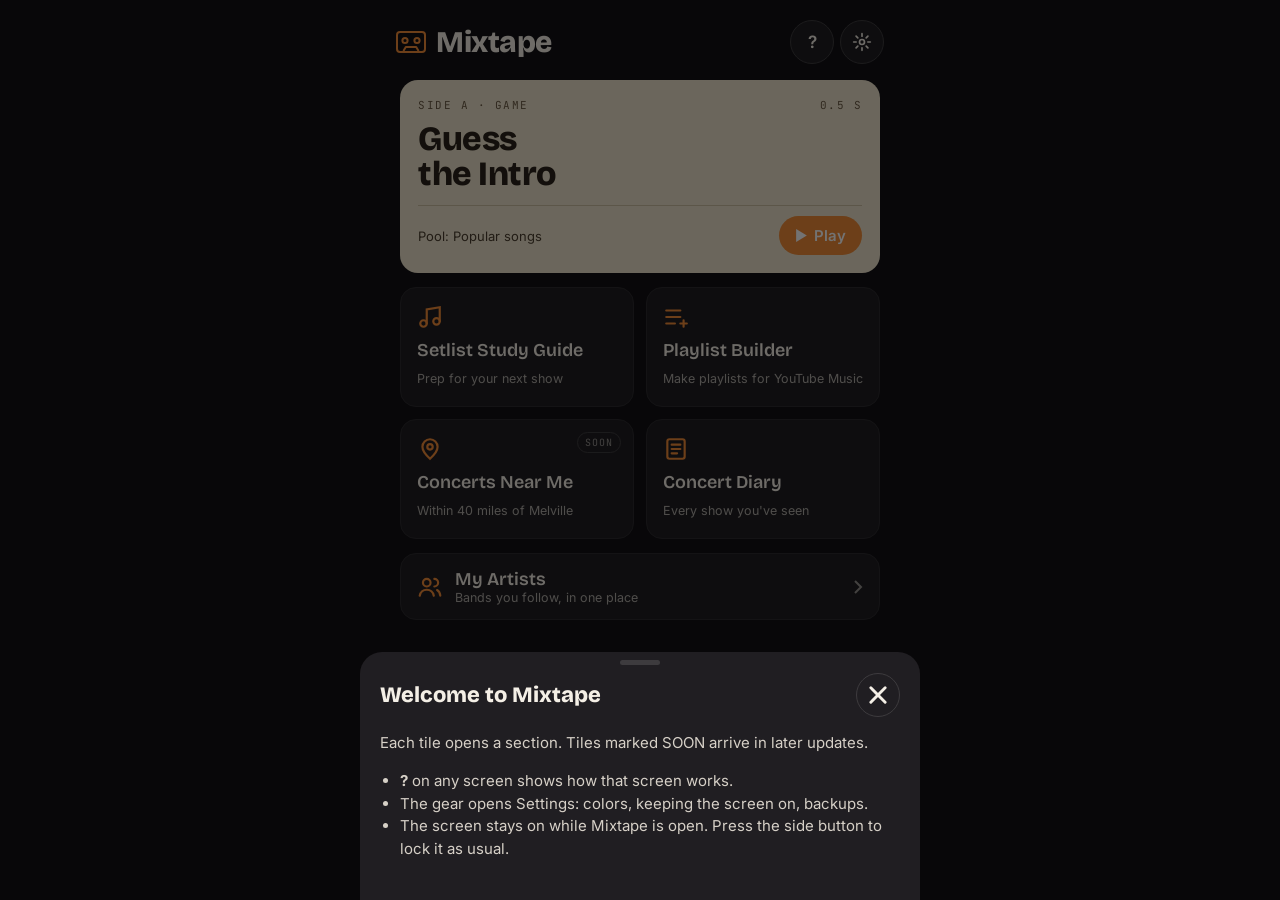
==== index.html @ 99b54c53 "Mixtape 3.5: Setlist Study Guide - study.js (new): setlist.fm client through the relay (2 a second, " ====
<!doctype html>
<html lang="en">
<head>
<meta charset="utf-8">
<meta name="viewport" content="width=device-width, initial-scale=1, viewport-fit=cover">
<title>Mixtape</title>
<meta name="mixtape-version" content="3.5">
<meta name="theme-color" content="#121014">
<meta name="apple-mobile-web-app-capable" content="yes">
<meta name="mobile-web-app-capable" content="yes">
<meta name="apple-mobile-web-app-status-bar-style" content="black-translucent">
<meta name="apple-mobile-web-app-title" content="Mixtape">
<link rel="manifest" href="manifest.json">
<link rel="apple-touch-icon" href="apple-touch-icon.png">
<link rel="icon" type="image/png" href="icon-192.png">
<link rel="preconnect" href="https://fonts.googleapis.com">
<link rel="preconnect" href="https://fonts.gstatic.com" crossorigin>
<link rel="stylesheet" href="https://fonts.googleapis.com/css2?family=Bricolage+Grotesque:opsz,wght@12..96,600;12..96,800&family=Inter:wght@400;500;600&family=JetBrains+Mono:wght@500&display=swap">
<link rel="stylesheet" href="styles.css?v=3.5">
</head>
<body>
  <div id="errors" class="errors" hidden></div>
  <div id="app"></div>
  <div id="sheet-root"></div>
  <div id="toast" class="toast" hidden></div>
  <!-- The YouTube player lives here. It stays tiny unless the phone needs one tap to allow sound. -->
  <div id="yt-wrap" class="yt-wrap">
    <div class="yt-unlock-text">Tap the video once to turn on sound.<br>You only need to do this once.</div>
    <div id="yt-player"></div>
  </div>
  <script src="app.js?v=3.5"></script>
  <script src="sync.js?v=3.5"></script>
  <script src="info.js?v=3.5"></script>
  <script src="artists.js?v=3.5"></script>
  <script src="diary.js?v=3.5"></script>
  <script src="game.js?v=3.5"></script>
  <script src="builder.js?v=3.5"></script>
  <script src="study.js?v=3.5"></script>
</body>
</html>
---- styles.css ----
/* Mixtape styles. Colors come from CSS variables that Settings → Appearance can change. */
:root {
  --bg: #121014;
  --surface: #1C1A1F;
  --surface2: #26232A;
  --line: #34303A;
  --text: #F4EFE6;
  --muted: #ABA49B;
  --faint: #8E877E;
  --accent: #F28C38;
  --on-accent: #1A1208;
  --card: #EFE4CC;
  --card-ink: #2A221A;
  --card-mid: #6B5A45;
  --card-line: #CDBFA2;
  --display: 'Bricolage Grotesque', 'Inter', system-ui, sans-serif;
  --body: 'Inter', system-ui, -apple-system, sans-serif;
  --mono: 'JetBrains Mono', ui-monospace, Menlo, monospace;
  --safe-top: env(safe-area-inset-top, 0px);
  --safe-bottom: env(safe-area-inset-bottom, 0px);
}
* { box-sizing: border-box; -webkit-tap-highlight-color: transparent; }
html, body { margin: 0; background: var(--bg); color: var(--text); font-family: var(--body); }
body { min-height: 100vh; min-height: 100dvh; overscroll-behavior-y: none; }
button { font: inherit; color: inherit; cursor: pointer; }
button:disabled { opacity: 0.45; cursor: default; }
a { color: inherit; }
input, select { font: inherit; }
[hidden] { display: none !important; }

.screen { max-width: 520px; margin: 0 auto; min-height: 100vh; min-height: 100dvh; display: flex; flex-direction: column;
  padding: calc(var(--safe-top) + 12px) 0 calc(var(--safe-bottom) + 16px) 0; }
.topbar { display: flex; align-items: center; justify-content: space-between; padding: 8px 16px; gap: 8px; }
.topbar .title { text-align: center; flex: 1; min-width: 0; }
.topbar h1 { margin: 0; font-family: var(--display); font-weight: 800; font-size: 19px; }
.topbar .sub { font-family: var(--mono); font-size: 11px; color: var(--muted); letter-spacing: 1px; text-transform: uppercase; }
.brand { display: flex; align-items: center; gap: 10px; }
.brand h1 { font-size: 30px; letter-spacing: -0.5px; }
.icon-btn { width: 44px; height: 44px; flex: 0 0 44px; border-radius: 22px; border: 1px solid var(--line); background: var(--surface);
  display: inline-flex; align-items: center; justify-content: center; font-weight: 600; font-size: 17px; }
.icon-btn svg { width: 20px; height: 20px; }
.row { display: flex; gap: 10px; }
.pad { padding: 0 20px; }
.muted { color: var(--muted); }
.mono { font-family: var(--mono); }

/* Buttons */
.btn { height: 48px; border-radius: 24px; border: 1px solid var(--line); background: transparent; padding: 0 18px;
  font-weight: 500; font-size: 15px; display: inline-flex; align-items: center; justify-content: center; gap: 8px; }
.btn.big { height: 60px; border-radius: 30px; font-size: 18px; font-weight: 600; }
.btn.primary { background: var(--accent); color: var(--on-accent); border: none; font-weight: 600; }
.btn.light { background: var(--text); color: var(--bg); border: none; font-weight: 600; }
.btn.ghost { border: none; color: var(--muted); }
.btn.small { height: 40px; border-radius: 20px; font-size: 14px; padding: 0 14px; }
.btn.wide { width: 100%; }
.link-btn { background: none; border: none; color: var(--accent); font-weight: 600; font-size: 14px; padding: 8px 0; }

/* Home */
.home-body { padding: 8px 20px 0 20px; display: flex; flex-direction: column; gap: 14px; flex: 1; }
.jcard { background: var(--card); color: var(--card-ink); border-radius: 18px; padding: 18px; text-align: left; border: none; width: 100%; display: block; }
.jcard .kicker { font-family: var(--mono); font-size: 11px; letter-spacing: 1.5px; text-transform: uppercase; color: var(--card-mid); display: flex; justify-content: space-between; }
.jcard .big { font-family: var(--display); font-weight: 800; font-size: 34px; line-height: 1.02; margin-top: 10px; letter-spacing: -0.5px; }
.jcard .rule { height: 1px; background: var(--card-line); margin: 14px 0 10px 0; }
.jcard .foot { display: flex; align-items: center; justify-content: space-between; gap: 10px; }
.jcard .foot .pool { font-size: 13px; color: #4A3D2E; min-width: 0; overflow: hidden; text-overflow: ellipsis; white-space: nowrap; }
.pill { display: inline-flex; align-items: center; gap: 6px; background: var(--accent); color: var(--on-accent); font-weight: 600; font-size: 15px; padding: 10px 16px; border-radius: 999px; flex: 0 0 auto; }
.tiles { display: grid; grid-template-columns: repeat(2, minmax(0, 1fr)); gap: 12px; }
.tile { display: flex; flex-direction: column; gap: 10px; background: var(--surface); border: 1px solid var(--surface2); border-radius: 16px; padding: 16px; min-height: 120px; text-align: left; position: relative; }
.tile .t { font-family: var(--display); font-weight: 600; font-size: 18px; line-height: 1.15; }
.tile .d { font-size: 12.5px; color: var(--muted); }
.tile .soon { position: absolute; top: 12px; right: 12px; font-family: var(--mono); font-size: 10px; letter-spacing: 1px; color: var(--faint); border: 1px solid var(--line); border-radius: 999px; padding: 3px 7px; }
.tile svg, .wide-tile svg.ic { width: 26px; height: 26px; stroke: var(--accent); }
.wide-tile { display: flex; align-items: center; justify-content: space-between; background: var(--surface); border: 1px solid var(--surface2); border-radius: 16px; padding: 14px 16px; text-align: left; width: 100%; position: relative; }

/* Game: one fixed screen that never scrolls */
body.locked { position: fixed; inset: 0; overflow: hidden; }
button { touch-action: manipulation; }
.game-screen { height: 100vh; height: 100dvh; min-height: 0; overflow: hidden; padding-bottom: calc(var(--safe-bottom) + 10px); }
.game-screen .topbar { padding-top: 2px; padding-bottom: 2px; }
.game-bar { display: flex; gap: 8px; align-items: center; margin: 6px 20px 0 20px; }
.seg { display: flex; flex: 0 0 auto; background: var(--surface); border: 1px solid var(--surface2); border-radius: 999px; padding: 3px; }
.seg button { height: 34px; padding: 0 14px; border-radius: 999px; border: none; background: transparent; color: var(--muted); font-weight: 600; font-size: 14px; }
.seg button.on { background: var(--surface2); color: var(--text); }
.pool-chip { flex: 1; min-width: 0; height: 42px; display: flex; align-items: center; gap: 8px; background: var(--surface); border: 1px solid var(--surface2);
  border-radius: 999px; padding: 0 14px; font-size: 13.5px; font-weight: 500; text-align: left; }
.pool-chip svg { color: var(--accent); flex: 0 0 auto; }
.pool-chip .name { min-width: 0; overflow: hidden; text-overflow: ellipsis; white-space: nowrap; }

.play-area { flex: 1; min-height: 0; display: flex; flex-direction: column; }
.card-wrap { flex: 1; min-height: 0; container-type: size; display: flex; align-items: center; justify-content: center; perspective: 1100px; }
.flip { width: min(calc(100vw - 40px), 300px); width: min(calc(100cqw - 40px), calc(100cqh - 16px), 340px); aspect-ratio: 1; position: relative; transform-style: preserve-3d;
  transition: transform 0.75s cubic-bezier(0.2, 0.7, 0.2, 1); }
.revealed .flip { transform: rotateY(-180deg); }
.dj-mode.revealed .flip { transform: none; }
.face { position: absolute; inset: 0; border-radius: 14px; backface-visibility: hidden; -webkit-backface-visibility: hidden; overflow: hidden; container-type: inline-size; }
.face.front { background: var(--card); color: var(--card-ink); }
.jfront { position: absolute; inset: 0; padding: 16px 18px; padding: 5.3cqw 6cqw; display: flex; flex-direction: column; justify-content: space-between; }
.jfront .top { display: flex; justify-content: space-between; font-family: var(--mono); font-size: 11px; color: var(--card-mid); letter-spacing: 1.5px; }
.jfront .lines { display: flex; flex-direction: column; gap: 14px; gap: 4.6cqw; }
.jfront .lines i { display: block; height: 1px; background: var(--card-line); }
.jfront .q { display: flex; align-items: center; justify-content: center; font-family: var(--display); font-weight: 800; font-size: 96px; font-size: 32cqw; line-height: 0.9; }
.jfront .cap { font-size: 12px; color: var(--card-mid); text-align: center; }
.djfront { display: none; position: absolute; inset: 0; background: #2E4458; }
.dj-mode .jfront { display: none; }
.dj-mode .djfront { display: block; }
.djfront img { width: 100%; height: 100%; object-fit: cover; display: block; }
.djcap { position: absolute; left: 0; right: 0; bottom: 0; padding: 26px 12px 10px 12px; background: linear-gradient(to top, rgba(0,0,0,0.82), rgba(0,0,0,0)); color: #fff; }
.djcap b { display: block; font-family: var(--display); font-weight: 800; font-size: 17px; line-height: 1.15; white-space: nowrap; overflow: hidden; text-overflow: ellipsis; }
.djcap span { display: block; font-size: 13px; opacity: 0.85; white-space: nowrap; overflow: hidden; text-overflow: ellipsis; }
.dj-mode.revealed .djcap { opacity: 0; transition: opacity 0.3s; }
.face.back { transform: rotateY(180deg); background: #2E4458; display: flex; align-items: center; justify-content: center; }
.face.back img { width: 100%; height: 100%; object-fit: cover; display: block; }
.face.back .noart { font-family: var(--mono); font-size: 11px; color: #D8E3EC; letter-spacing: 1px; }

.stage { position: relative; height: 236px; flex: 0 0 auto; margin-top: 8px; }
.layer { position: absolute; left: 0; right: 0; top: 0; }
.stage .layer { bottom: 0; }
.layer.controls { transition: opacity 0.4s ease-out 0.35s, transform 0.4s ease-out 0.35s; }
.layer.info { opacity: 0; transform: translateY(18px); pointer-events: none; transition: opacity 0.25s ease-in, transform 0.25s ease-in; text-align: center; }
.revealed .layer.controls { opacity: 0; transform: translateY(16px); pointer-events: none; transition: opacity 0.28s ease-in, transform 0.28s ease-in; }
.revealed .layer.info { opacity: 1; transform: translateY(0); pointer-events: auto; transition: opacity 0.45s ease-out 0.45s, transform 0.5s cubic-bezier(0.2, 0.7, 0.2, 1) 0.45s; }
.stage .layer.info { padding: 2px 22px 0 22px; display: flex; flex-direction: column; align-items: center; }
.tap { background: none; border: none; padding: 0; max-width: 100%; }
.song-title { font-family: var(--display); font-weight: 800; font-size: 24px; line-height: 1.12; display: -webkit-box; -webkit-line-clamp: 2; -webkit-box-orient: vertical; overflow: hidden; }
.song-artist { margin-top: 4px; font-size: 16px; color: var(--accent); font-weight: 600; }
.song-album { font-size: 14px; color: var(--muted); margin-top: 2px; min-height: 18px; }
.tap[data-card] { text-decoration: underline; text-decoration-color: color-mix(in srgb, currentColor 35%, transparent); text-underline-offset: 4px; text-decoration-thickness: 1px; }
.mini { display: flex; align-items: center; gap: 10px; width: 100%; margin-top: 10px; }
.mini-btn { width: 44px; height: 44px; flex: 0 0 44px; border-radius: 22px; border: 1px solid var(--line); background: var(--surface); display: inline-flex; align-items: center; justify-content: center; }
.mini-main { flex: 1; min-width: 0; }
.mini-times { display: flex; justify-content: space-between; align-items: center; height: 16px; font-family: var(--mono); font-size: 11px; color: var(--faint); margin-top: -6px; }
.info-actions { display: flex; justify-content: center; gap: 10px; margin-top: 8px; }

/* Sliders */
input[type=range] { -webkit-appearance: none; appearance: none; width: 100%; height: 36px; background: transparent; margin: 0; display: block; }
input[type=range]::-webkit-slider-runnable-track { height: 4px; border-radius: 2px; background: linear-gradient(to right, var(--accent) var(--fill, 0%), var(--line) var(--fill, 0%)); }
input[type=range]::-webkit-slider-thumb { -webkit-appearance: none; width: 24px; height: 24px; border-radius: 12px; background: var(--text); margin-top: -10px; border: none; }
input[type=range]::-moz-range-track { height: 4px; border-radius: 2px; background: var(--line); }
input[type=range]::-moz-range-progress { height: 4px; border-radius: 2px; background: var(--accent); }
input[type=range]::-moz-range-thumb { width: 24px; height: 24px; border-radius: 12px; background: var(--text); border: none; }
#g-scrub::-webkit-slider-thumb { width: 16px; height: 16px; border-radius: 8px; margin-top: -6px; }
#g-scrub { --fill: 0%; }
#g-scrub::-webkit-slider-runnable-track { background: linear-gradient(to right, var(--accent) var(--fill), var(--line) var(--fill)); }

.clip { padding: 0 20px; }
.clip-head { display: flex; justify-content: space-between; align-items: baseline; font-size: 13px; }
.clip-head .v { font-family: var(--mono); font-size: 18px; }
.clip-row { display: flex; align-items: flex-start; gap: 10px; margin-top: 2px; }
.clip-row .icon-btn { margin-top: -4px; }
.slider-box { flex: 1; min-width: 0; position: relative; }
.slider-box input { height: 36px; }
.clip-scale { position: relative; height: 14px; font-family: var(--mono); font-size: 10.5px; color: var(--faint); }
.clip-scale span { position: absolute; top: 0; transform: translateX(-50%); white-space: nowrap; }
.playbtn { position: relative; overflow: hidden; margin: 8px 20px 0 20px; width: calc(100% - 40px); height: 56px; border-radius: 28px; }
.playbtn .prog { position: absolute; inset: 0; background: rgba(0,0,0,0.16); transform: scaleX(0); transform-origin: left center; pointer-events: none; }
.playbtn .lbl { position: relative; display: inline-flex; align-items: center; gap: 10px; height: 24px; }
.row.two { margin: 8px 20px 0 20px; }
.row.two .btn { flex: 1; height: 44px; border-radius: 22px; }
.start-row { height: 34px; margin: 4px 20px 0 20px; display: flex; align-items: center; justify-content: center; gap: 10px; font-family: var(--mono); font-size: 11px; color: var(--faint); }
.start-tools { display: inline-flex; gap: 6px; }
.start-tools button { height: 28px; border-radius: 14px; border: 1px solid var(--line); background: var(--surface); color: var(--text); padding: 0 10px; font-family: var(--body); font-size: 12px; }

.bottom-bar { position: relative; height: 56px; margin: 6px 20px 0 20px; flex: 0 0 auto; }
.bottom-bar .layer { inset: 0; display: flex; gap: 10px; align-items: center; }
.bottom-bar .layer.info { transform: none; }
.bottom-bar .btn { height: 56px; border-radius: 28px; font-size: 17px; white-space: nowrap; }

@media (max-height: 760px) {
  .stage { height: 222px; }
  .playbtn { height: 50px; }
  .row.two .btn { height: 40px; }
  .bottom-bar, .bottom-bar .btn { height: 50px; }
  .song-title { font-size: 21px; }
}

/* DJ */
.dj-pick { padding: 10px 20px 0 20px; display: flex; flex-direction: column; gap: 10px; flex: 1; min-height: 0; }
.search { width: 100%; height: 46px; border-radius: 14px; border: 1px solid var(--line); background: var(--surface); color: var(--text); padding: 0 14px; font-size: 16px; }
.results { display: flex; flex-direction: column; overflow-y: auto; flex: 1; min-height: 0; overscroll-behavior: contain; -webkit-overflow-scrolling: touch; }
.result { display: flex; align-items: center; gap: 12px; padding: 10px 4px; border: none; border-bottom: 1px solid var(--surface2); background: none; text-align: left; width: 100%; }
.result img, .result .ph { width: 46px; height: 46px; border-radius: 6px; object-fit: cover; background: var(--surface2); flex: 0 0 46px; }
.result .t { font-weight: 600; font-size: 15px; }
.result .a { font-size: 12.5px; color: var(--muted); }
.blank { position: fixed; inset: 0; background: var(--bg); z-index: 60; display: flex; flex-direction: column; align-items: center; justify-content: center; gap: 18px; text-align: center; padding: 30px; }
.blank .big { font-family: var(--display); font-weight: 800; font-size: 30px; }
.small { font-size: 12.5px; }

/* Song pool sheet */
.now { background: var(--surface2); border-radius: 12px; padding: 10px 12px; font-size: 14px; }
.chips { display: flex; flex-wrap: wrap; gap: 8px; }
.chip { height: 34px; display: inline-flex; align-items: center; padding: 0 12px; border-radius: 17px; border: 1px solid var(--line); background: transparent; font-size: 13.5px; color: var(--text); }
span.chip { color: var(--muted); }
.chip.on { background: var(--accent); color: var(--on-accent); border-color: var(--accent); font-weight: 600; }
.chip.art { padding: 0 4px 0 0; gap: 2px; }
.chip.art button { background: none; border: none; color: inherit; height: 34px; padding: 0 6px 0 12px; font-weight: 600; font-size: 13.5px; }
.chip.art button + button { padding: 0 8px; }
.chip.art small { font-weight: 500; opacity: 0.8; }
.chip.link { color: var(--text); }
.hits { display: flex; flex-wrap: wrap; gap: 6px; }
.hits button { height: 34px; padding: 0 11px; border-radius: 17px; border: 1px solid var(--line); background: transparent; font-size: 13px; }
.hits button.on { background: var(--accent); color: var(--on-accent); border-color: var(--accent); font-weight: 600; }
.ares { display: flex; flex-direction: column; margin: 4px 0; }
.add-pl { margin-top: 10px; }
.add-pl summary { color: var(--accent); font-weight: 600; font-size: 14px; padding: 6px 0; }
.check { display: flex; align-items: center; gap: 12px; flex: 1; min-width: 0; background: none; border: none; padding: 8px 0; text-align: left; width: 100%; }
.check .box { width: 24px; height: 24px; flex: 0 0 24px; border-radius: 7px; border: 2px solid var(--line); display: inline-flex; align-items: center; justify-content: center; color: transparent; }
.check.on .box { background: var(--accent); border-color: var(--accent); color: var(--on-accent); }
.check .main { min-width: 0; display: flex; flex-direction: column; }
.check .n { font-weight: 600; }
.check .c { font-size: 12.5px; color: var(--muted); }
.check .cvs { width: 44px; height: 44px; flex: 0 0 44px; border-radius: 6px; background: var(--surface2); overflow: hidden; }
.check .cvs img { width: 100%; height: 100%; object-fit: cover; display: block; }
.sheet-actions { position: sticky; bottom: calc(-24px - var(--safe-bottom)); background: var(--surface); padding: 12px 0 calc(var(--safe-bottom) + 12px) 0; margin-top: 18px; }

/* Info cards */
.hero { display: flex; gap: 14px; align-items: center; margin-top: 6px; }
.hero-ph { width: 96px; height: 96px; flex: 0 0 96px; border-radius: 12px; background: var(--surface2); overflow: hidden; position: relative; display: flex; align-items: center; justify-content: center; }
.hero-ph.round { border-radius: 48px; }
.hero-ph img { position: absolute; inset: 0; width: 100%; height: 100%; object-fit: cover; }
.hero-ph i, .person .ph i { font-style: normal; font-family: var(--display); font-weight: 800; color: var(--muted); font-size: 26px; }
.hero-name { font-family: var(--display); font-weight: 800; font-size: 22px; line-height: 1.15; }
.hero-meta { font-size: 13.5px; color: var(--muted); margin-top: 3px; display: block; text-align: left; }
button.hero-meta, button.v.link, .hero .link { background: none; border: none; padding: 0; color: var(--accent); font-weight: 600; font-size: 14.5px; }
.card-body h3 { margin-top: 20px; }
.card-body .chips { margin-top: 12px; }
.about { white-space: pre-line; margin: 0; }
.about.clamp { display: -webkit-box; -webkit-line-clamp: 5; -webkit-box-orient: vertical; overflow: hidden; }
.people { display: flex; gap: 12px; overflow-x: auto; padding-bottom: 6px; -webkit-overflow-scrolling: touch; }
.person { flex: 0 0 92px; display: flex; flex-direction: column; align-items: center; text-align: center; gap: 2px; background: none; border: none; padding: 0; }
.person .ph { width: 72px; height: 72px; border-radius: 36px; background: var(--surface2); overflow: hidden; position: relative; display: flex; align-items: center; justify-content: center; margin-bottom: 4px; }
.person .ph i { font-size: 20px; }
.person .ph img { position: absolute; inset: 0; width: 100%; height: 100%; object-fit: cover; }
.person .n { font-weight: 600; font-size: 13px; line-height: 1.2; }
.person .s { font-size: 11.5px; color: var(--muted); line-height: 1.25; }
.albums { display: grid; grid-template-columns: repeat(3, minmax(0, 1fr)); gap: 12px; }
.album { display: flex; flex-direction: column; gap: 3px; background: none; border: none; padding: 0; text-align: left; }
.album .cv { aspect-ratio: 1; width: 100%; border-radius: 8px; background: var(--surface2); overflow: hidden; }
.album .cv img { width: 100%; height: 100%; object-fit: cover; display: block; }
.album .n { font-size: 12.5px; font-weight: 600; line-height: 1.2; display: -webkit-box; -webkit-line-clamp: 2; -webkit-box-orient: vertical; overflow: hidden; }
.album .s { font-size: 11.5px; color: var(--muted); }
.rows { display: flex; flex-direction: column; }
.rowbtn { display: flex; justify-content: space-between; align-items: center; gap: 12px; padding: 11px 2px; border: none; border-bottom: 1px solid var(--surface2); background: none; text-align: left; width: 100%; font-size: 15px; }
.rowbtn .num { display: inline-block; width: 24px; color: var(--faint); font-family: var(--mono); font-size: 12px; }
.stars { color: var(--accent); letter-spacing: 1px; white-space: nowrap; }
.stars .off { color: var(--line); }
.facts { display: grid; grid-template-columns: 1fr 1fr; gap: 10px; margin-top: 16px; }
.fact { background: var(--surface2); border-radius: 12px; padding: 10px 12px; display: flex; flex-direction: column; gap: 2px; min-width: 0; }
.fact .k { font-family: var(--mono); font-size: 10.5px; letter-spacing: 1px; text-transform: uppercase; color: var(--muted); }
.fact .v { font-size: 15px; font-weight: 600; text-align: left; overflow: hidden; text-overflow: ellipsis; }
.card-actions { display: flex; flex-wrap: wrap; gap: 10px; margin-top: 20px; }
.closeall { height: 36px; padding: 0 10px; }

/* Settings + sheets */
.list { margin: 8px 16px 0 16px; background: var(--surface); border: 1px solid var(--surface2); border-radius: 16px; overflow: hidden; }
.list-h { margin: 22px 20px 0 20px; font-family: var(--mono); font-size: 11px; letter-spacing: 1.5px; text-transform: uppercase; color: var(--muted); }
.li { display: flex; align-items: center; justify-content: space-between; gap: 12px; padding: 14px 16px; border-bottom: 1px solid var(--surface2); min-height: 52px; width: 100%; background: none; border-left: none; border-right: none; border-top: none; text-align: left; font-size: 15px; }
.li:last-child { border-bottom: none; }
.li .sub { font-size: 12.5px; color: var(--muted); margin-top: 2px; }
.li input[type=color] { width: 44px; height: 32px; border: 1px solid var(--line); border-radius: 8px; background: none; padding: 0; }
.switch { position: relative; width: 52px; height: 32px; flex: 0 0 52px; }
.switch input { opacity: 0; width: 100%; height: 100%; position: absolute; inset: 0; margin: 0; z-index: 1; }
.switch span { position: absolute; inset: 0; border-radius: 16px; background: var(--line); transition: background 0.2s; }
.switch span::after { content: ''; position: absolute; top: 3px; left: 3px; width: 26px; height: 26px; border-radius: 13px; background: var(--text); transition: transform 0.2s; }
.switch input:checked + span { background: var(--accent); }
.switch input:checked + span::after { transform: translateX(20px); }
.field { width: 100%; height: 44px; border-radius: 10px; border: 1px solid var(--line); background: var(--surface2); color: var(--text); padding: 0 12px; font-size: 15px; }
.details { margin: 22px 16px 0 16px; }
.details summary { font-family: var(--mono); font-size: 11px; letter-spacing: 1.5px; text-transform: uppercase; color: var(--faint); padding: 8px 4px; }

.sheet-backdrop { position: fixed; inset: 0; background: rgba(0,0,0,0.55); z-index: 40; opacity: 0; transition: opacity 0.25s; }
.sheet { position: fixed; left: 0; right: 0; bottom: 0; z-index: 41; max-height: 88vh; max-height: 88dvh; overflow-y: auto;
  background: var(--surface); border-radius: 22px 22px 0 0; padding: 8px 20px calc(var(--safe-bottom) + 24px) 20px;
  transform: translateY(100%); transition: transform 0.32s cubic-bezier(0.2, 0.7, 0.2, 1); max-width: 560px; margin: 0 auto; }
.sheet.open { transform: translateY(0); }
.sheet-backdrop.open { opacity: 1; }
.sheet .grab { width: 40px; height: 5px; border-radius: 3px; background: var(--line); margin: 0 auto 8px auto; }
.sheet .sheet-top { display: flex; align-items: center; justify-content: space-between; gap: 10px; }
.sheet h2 { font-family: var(--display); font-weight: 800; font-size: 22px; margin: 6px 0; }
.sheet h3 { font-family: var(--display); font-weight: 600; font-size: 17px; margin: 18px 0 6px 0; }
.sheet p, .sheet li { font-size: 15px; line-height: 1.5; color: #D6D0C7; }
.sheet ol, .sheet ul { padding-left: 20px; }
.pool-item { display: flex; align-items: center; gap: 10px; padding: 12px 0; border-bottom: 1px solid var(--surface2); }
.pool-item .n { font-weight: 600; }
.pool-item .c { font-size: 12.5px; color: var(--muted); }
.pool-item.on .n { color: var(--accent); }

.errors { position: fixed; top: 0; left: 0; right: 0; z-index: 80; background: #5A1F1F; color: #FFE9E6; padding: calc(var(--safe-top) + 8px) 14px 10px 14px; font-size: 13px; }
.errors .e { font-family: var(--mono); font-size: 12px; white-space: pre-wrap; word-break: break-word; margin-top: 4px; }
.errors .row { margin-top: 8px; }
.errors button { background: rgba(255,255,255,0.15); border: none; color: #fff; border-radius: 8px; padding: 6px 10px; font-size: 13px; }
.toast { position: fixed; left: 50%; bottom: calc(var(--safe-bottom) + 24px); transform: translateX(-50%); background: var(--text); color: var(--bg); padding: 10px 16px; border-radius: 12px; font-size: 14px; font-weight: 500; z-index: 70; max-width: 90vw; text-align: center; }

/* The YouTube player: tiny and out of the way, unless sound needs a one-time tap. */
.yt-wrap { position: fixed; left: 0; bottom: 0; width: 2px; height: 2px; overflow: hidden; opacity: 0.01; pointer-events: none; z-index: 1; }
.yt-wrap .yt-unlock-text { display: none; }
.yt-wrap.unlock { inset: 0; width: auto; height: auto; opacity: 1; pointer-events: auto; z-index: 90; background: rgba(0,0,0,0.88);
  display: flex; flex-direction: column; align-items: center; justify-content: center; gap: 16px; }
.yt-wrap.unlock .yt-unlock-text { display: block; text-align: center; color: #fff; font-size: 16px; line-height: 1.4; padding: 0 30px; }
.yt-wrap.unlock iframe { width: 300px !important; height: 170px !important; }

@media (prefers-reduced-motion: reduce) {
  .flip, .layer, .sheet, .sheet-backdrop { transition: none !important; }
}

.djwait { position: absolute; inset: 0; display: flex; align-items: center; justify-content: center; text-align: center; padding: 20px; background: var(--surface2); color: var(--muted); font-size: 14px; }
.fact.wide { grid-column: 1 / -1; }
.plog { font-family: var(--mono); font-size: 10.5px; line-height: 1.45; white-space: pre-wrap; word-break: break-all; color: var(--muted); background: var(--surface2); border-radius: 10px; padding: 10px; }
.djst { position: absolute; left: 0; right: 0; top: 0; padding: 8px 12px; background: rgba(0,0,0,0.65); color: #fff; font-size: 13px; text-align: center; }
.djst:empty { display: none; }
/* My Artists */
.wide-tile > svg { width: 10px; height: 16px; color: var(--faint); }
.my-head { display: flex; align-items: center; justify-content: space-between; gap: 10px; margin-top: 18px; }
.field.slim { height: 36px; font-size: 14px; width: 150px; }
.my-list { margin: 8px 16px 0 16px; background: var(--surface); border: 1px solid var(--surface2); border-radius: 16px; overflow: hidden; }
.my-list:empty { display: none; }
.my-row { display: flex; align-items: center; gap: 8px; padding: 0 12px 0 0; border-bottom: 1px solid var(--surface2); }
.my-row:last-child { border-bottom: none; }
.my-main { flex: 1; min-width: 0; display: flex; align-items: center; gap: 12px; padding: 10px 12px; background: none; border: none; text-align: left; }
.my-main:disabled { opacity: 1; }
.my-main .ph { width: 38px; height: 38px; flex: 0 0 38px; border-radius: 19px; background: var(--surface2); display: flex; align-items: center; justify-content: center; }
.my-main .ph i { font-style: normal; font-family: var(--display); font-weight: 800; font-size: 14px; color: var(--muted); }
.my-main .n { flex: 1; min-width: 0; font-weight: 600; font-size: 15px; overflow: hidden; text-overflow: ellipsis; white-space: nowrap; }
.my-main svg { color: var(--faint); flex: 0 0 auto; }
.batch-list .check { padding: 6px 0; border-bottom: 1px solid var(--surface2); }
.batch-list .check.have { opacity: 0.55; }
.box-btn { background: none; border: none; padding: 6px; margin: -6px; display: inline-flex; }
.name-edit { width: 100%; background: transparent; border: none; border-bottom: 1px dashed transparent; color: var(--text); font: inherit; font-weight: 600; padding: 2px 0; }
.name-edit:focus { outline: none; border-bottom-color: var(--accent); }
.rowbtn .tap { color: var(--text); font-size: 15px; }
/* Concert Diary */
.diary-row { display: flex; align-items: center; gap: 12px; width: 100%; padding: 11px 12px; background: none; border: none; border-bottom: 1px solid var(--surface2); text-align: left; }
.diary-row:last-child { border-bottom: none; }
.diary-row .dd { flex: 0 0 52px; font-family: var(--mono); font-size: 12px; color: var(--accent); }
.diary-row .main { flex: 1; min-width: 0; display: flex; flex-direction: column; gap: 2px; }
.diary-row .n { font-weight: 600; font-size: 15px; overflow: hidden; text-overflow: ellipsis; white-space: nowrap; }
.diary-row .c { font-size: 12.5px; color: var(--muted); overflow: hidden; text-overflow: ellipsis; white-space: nowrap; }
.diary-row > svg { color: var(--faint); flex: 0 0 auto; }
.stars.sm { font-size: 11px; letter-spacing: 0; }
.flabel { display: block; font-size: 12.5px; color: var(--muted); margin-top: 12px; }
.flabel .field { margin-top: 4px; color: var(--text); }
.field.area { height: auto; padding: 10px 12px; line-height: 1.4; resize: vertical; font-family: var(--body); }
input[type=date].field { -webkit-appearance: none; appearance: none; display: block; }
.rate { display: flex; gap: 2px; margin-top: 4px; height: 44px; align-items: center; }
.star { background: none; border: none; font-size: 26px; line-height: 1; padding: 4px 3px; color: var(--line); }
.star.on { color: var(--accent); }
.setbox { margin-top: 8px; border: 1px solid var(--surface2); border-radius: 12px; padding: 6px 10px; }
.setbox summary { font-weight: 600; font-size: 14px; padding: 6px 0; }
.setbox .field { margin: 4px 0 6px 0; }
.link-plain { color: var(--text); font-family: var(--display); font-weight: 800; font-size: 24px; text-align: left; }
.bars { display: flex; flex-direction: column; gap: 6px; }
.bar-row { display: grid; grid-template-columns: minmax(0, 40%) 1fr 28px; align-items: center; gap: 10px; }
.bar-label { font-size: 13.5px; overflow: hidden; text-overflow: ellipsis; white-space: nowrap; text-align: left; color: var(--text); }
.bar { height: 10px; background: var(--surface2); border-radius: 5px; overflow: hidden; }
.bar i { display: block; height: 100%; background: var(--accent); border-radius: 5px; }
.bar-n { font-family: var(--mono); font-size: 12px; color: var(--muted); text-align: right; }
/* Playlist Builder */
.note-card { margin: 10px 16px 0 16px; background: var(--surface); border: 1px solid var(--surface2); border-left: 3px solid var(--accent); border-radius: 14px; padding: 12px 14px; display: flex; flex-direction: column; gap: 8px; font-size: 14px; }
.note-card > span { color: var(--muted); font-size: 13px; line-height: 1.4; }
.note-card .row { gap: 8px; flex-wrap: wrap; }
.note-card .btn { align-self: flex-start; }
.mx-name { font-family: var(--display); font-weight: 600; font-size: 18px; height: 48px; }
.mx-add .btn { flex: 1; padding: 0 8px; font-size: 13.5px; }
.mx-row { display: flex; align-items: center; gap: 2px; border-bottom: 1px solid var(--surface2); background: var(--surface); }
.mx-row:last-child { border-bottom: none; }
.mx-row.dragging { background: var(--surface2); box-shadow: 0 6px 18px rgba(0,0,0,0.35); position: relative; z-index: 2; }
.grip { flex: 0 0 40px; height: 52px; display: flex; align-items: center; justify-content: center; color: var(--faint); font-size: 20px; touch-action: none; user-select: none; -webkit-user-select: none; cursor: grab; }
.mx-main { flex: 1; min-width: 0; display: flex; align-items: center; gap: 8px; padding: 8px 4px; background: none; border: none; text-align: left; color: var(--text); }
.mx-main .num { flex: 0 0 26px; font-family: var(--mono); font-size: 11.5px; color: var(--faint); }
.mx-main .tx { min-width: 0; display: flex; flex-direction: column; }
.mx-main .n { font-weight: 600; font-size: 14.5px; overflow: hidden; text-overflow: ellipsis; white-space: nowrap; }
.mx-main .c { font-size: 12.5px; color: var(--muted); overflow: hidden; text-overflow: ellipsis; white-space: nowrap; }
.icon-btn.sm { width: 36px; height: 36px; flex: 0 0 36px; border: none; background: none; color: var(--faint); margin-right: 6px; }
.tapcard { background: none; border: none; padding: 0; text-align: left; color: inherit; flex: 1; min-width: 0; }
.tapcard .n, .tapcard .c { overflow: hidden; text-overflow: ellipsis; white-space: nowrap; }
.li .seg button { padding: 0 10px; font-size: 13px; }
.radio { width: 22px; height: 22px; border-radius: 11px; border: 2px solid var(--line); display: inline-block; }
.radio.on { border: 7px solid var(--accent); }
select.field { -webkit-appearance: none; appearance: none; padding-right: 28px; background-image: linear-gradient(45deg, transparent 50%, var(--muted) 50%), linear-gradient(135deg, var(--muted) 50%, transparent 50%); background-position: calc(100% - 16px) 19px, calc(100% - 11px) 19px; background-size: 5px 5px; background-repeat: no-repeat; min-width: 0; }
.check.have .box-btn { opacity: 0.6; }
.org-actions { position: sticky; bottom: 0; z-index: 3; background: var(--bg); padding: 12px 16px calc(var(--safe-bottom) + 12px) 16px; margin-top: 12px; border-top: 1px solid var(--surface2); }
/* Setlist Study Guide */
.swapbox { border: 1px dashed var(--line); border-radius: 12px; padding: 6px 10px; margin: 6px 0; }
.swapbox .check { border-bottom: none; }
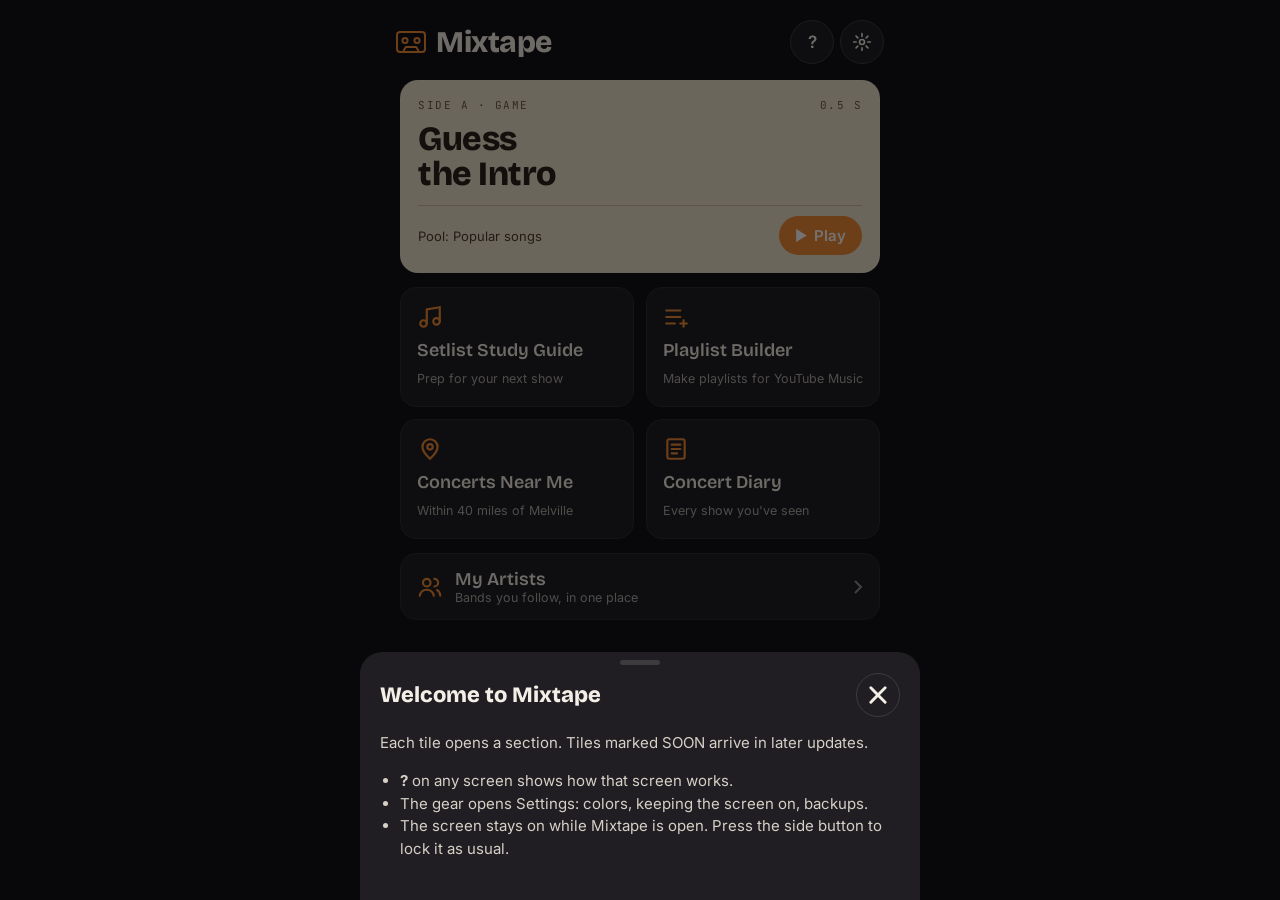
==== commit ce257012: "Mixtape 3.8: Concerts Near Me - concerts.js (new): Ticketmaster through the relay (4 a second), one " ====
--- a/index.html
+++ b/index.html
@@ -4,7 +4,7 @@
 <meta charset="utf-8">
 <meta name="viewport" content="width=device-width, initial-scale=1, viewport-fit=cover">
 <title>Mixtape</title>
-<meta name="mixtape-version" content="3.5">
+<meta name="mixtape-version" content="3.8">
 <meta name="theme-color" content="#121014">
 <meta name="apple-mobile-web-app-capable" content="yes">
 <meta name="mobile-web-app-capable" content="yes">
@@ -16,7 +16,7 @@
 <link rel="preconnect" href="https://fonts.googleapis.com">
 <link rel="preconnect" href="https://fonts.gstatic.com" crossorigin>
 <link rel="stylesheet" href="https://fonts.googleapis.com/css2?family=Bricolage+Grotesque:opsz,wght@12..96,600;12..96,800&family=Inter:wght@400;500;600&family=JetBrains+Mono:wght@500&display=swap">
-<link rel="stylesheet" href="styles.css?v=3.5">
+<link rel="stylesheet" href="styles.css?v=3.8">
 </head>
 <body>
   <div id="errors" class="errors" hidden></div>
@@ -28,13 +28,14 @@
     <div class="yt-unlock-text">Tap the video once to turn on sound.<br>You only need to do this once.</div>
     <div id="yt-player"></div>
   </div>
-  <script src="app.js?v=3.5"></script>
-  <script src="sync.js?v=3.5"></script>
-  <script src="info.js?v=3.5"></script>
-  <script src="artists.js?v=3.5"></script>
-  <script src="diary.js?v=3.5"></script>
-  <script src="game.js?v=3.5"></script>
-  <script src="builder.js?v=3.5"></script>
-  <script src="study.js?v=3.5"></script>
+  <script src="app.js?v=3.8"></script>
+  <script src="sync.js?v=3.8"></script>
+  <script src="info.js?v=3.8"></script>
+  <script src="artists.js?v=3.8"></script>
+  <script src="diary.js?v=3.8"></script>
+  <script src="game.js?v=3.8"></script>
+  <script src="builder.js?v=3.8"></script>
+  <script src="study.js?v=3.8"></script>
+  <script src="concerts.js?v=3.8"></script>
 </body>
 </html>
--- a/styles.css
+++ b/styles.css
@@ -381,3 +381,5 @@
 /* Setlist Study Guide */
 .swapbox { border: 1px dashed var(--line); border-radius: 12px; padding: 6px 10px; margin: 6px 0; }
 .swapbox .check { border-bottom: none; }
+.etag { display: inline-block; margin-left: 6px; padding: 0 4px; border-radius: 3px; background: var(--muted); color: var(--bg); font-family: var(--mono); font-size: 10px; font-weight: 700; line-height: 15px; vertical-align: 2px; }
+.etag.none { background: var(--accent); color: var(--on-accent); }
